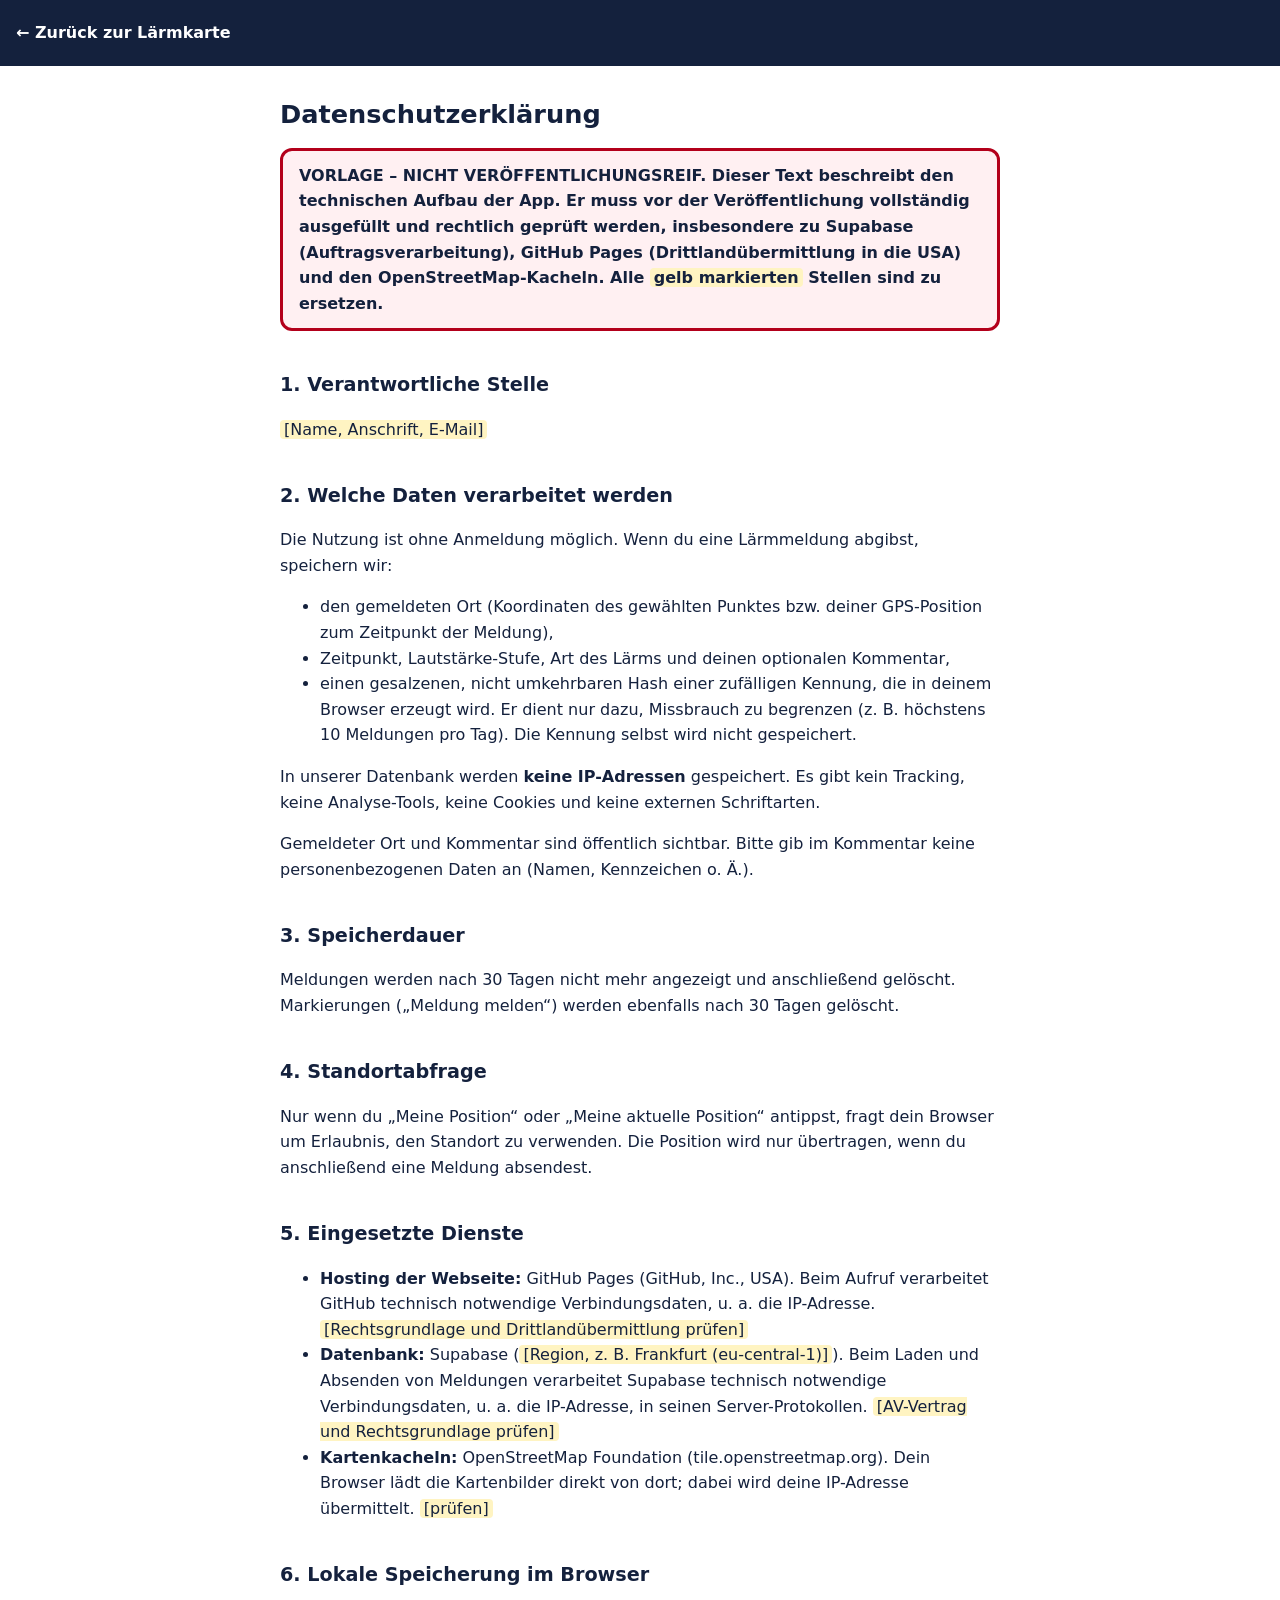
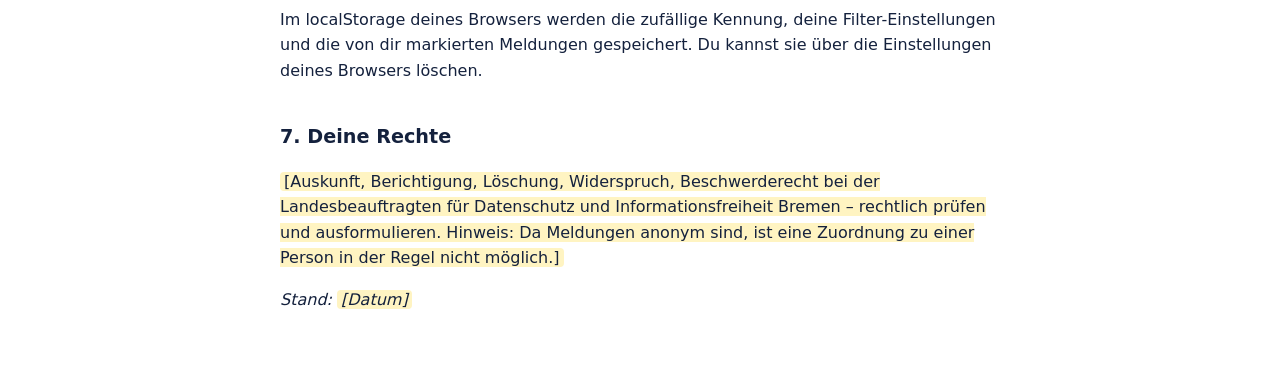
==== datenschutz.html @ 95d36881 "Add files via upload" ====
<!doctype html>
<html lang="de">
<head>
  <meta charset="utf-8">
  <meta name="viewport" content="width=device-width, initial-scale=1">
  <meta name="robots" content="noindex">
  <link rel="icon" href="favicon.svg" type="image/svg+xml">
  <link rel="stylesheet" href="page.css">
  <title>Datenschutz – Lärmkarte Bremen</title>
</head>
<body>
  <header><a href="index.html">← Zurück zur Lärmkarte</a></header>
  <main>
    <h1>Datenschutzerklärung</h1>

    <p class="warning" role="note">
      VORLAGE – NICHT VERÖFFENTLICHUNGSREIF. Dieser Text beschreibt den technischen
      Aufbau der App. Er muss vor der Veröffentlichung vollständig ausgefüllt und
      rechtlich geprüft werden, insbesondere zu Supabase (Auftragsverarbeitung),
      GitHub Pages (Drittlandübermittlung in die USA) und den OpenStreetMap-Kacheln.
      Alle <span class="placeholder">gelb markierten</span> Stellen sind zu ersetzen.
    </p>

    <h2>1. Verantwortliche Stelle</h2>
    <p><span class="placeholder">[Name, Anschrift, E-Mail]</span></p>

    <h2>2. Welche Daten verarbeitet werden</h2>
    <p>Die Nutzung ist ohne Anmeldung möglich. Wenn du eine Lärmmeldung abgibst, speichern wir:</p>
    <ul>
      <li>den gemeldeten Ort (Koordinaten des gewählten Punktes bzw. deiner GPS-Position zum Zeitpunkt der Meldung),</li>
      <li>Zeitpunkt, Lautstärke-Stufe, Art des Lärms und deinen optionalen Kommentar,</li>
      <li>einen gesalzenen, nicht umkehrbaren Hash einer zufälligen Kennung, die in deinem Browser
        erzeugt wird. Er dient nur dazu, Missbrauch zu begrenzen (z.&nbsp;B. höchstens 10 Meldungen
        pro Tag). Die Kennung selbst wird nicht gespeichert.</li>
    </ul>
    <p>
      In unserer Datenbank werden <strong>keine IP-Adressen</strong> gespeichert. Es gibt kein
      Tracking, keine Analyse-Tools, keine Cookies und keine externen Schriftarten.
    </p>
    <p>
      Gemeldeter Ort und Kommentar sind öffentlich sichtbar. Bitte gib im Kommentar keine
      personenbezogenen Daten an (Namen, Kennzeichen o.&nbsp;Ä.).
    </p>

    <h2>3. Speicherdauer</h2>
    <p>
      Meldungen werden nach 30 Tagen nicht mehr angezeigt und anschließend gelöscht.
      Markierungen („Meldung melden“) werden ebenfalls nach 30 Tagen gelöscht.
    </p>

    <h2>4. Standortabfrage</h2>
    <p>
      Nur wenn du „Meine Position“ oder „Meine aktuelle Position“ antippst, fragt dein Browser
      um Erlaubnis, den Standort zu verwenden. Die Position wird nur übertragen, wenn du
      anschließend eine Meldung absendest.
    </p>

    <h2>5. Eingesetzte Dienste</h2>
    <ul>
      <li>
        <strong>Hosting der Webseite:</strong> GitHub Pages (GitHub, Inc., USA). Beim Aufruf
        verarbeitet GitHub technisch notwendige Verbindungsdaten, u.&nbsp;a. die IP-Adresse.
        <span class="placeholder">[Rechtsgrundlage und Drittlandübermittlung prüfen]</span>
      </li>
      <li>
        <strong>Datenbank:</strong> Supabase
        (<span class="placeholder">[Region, z.&nbsp;B. Frankfurt (eu-central-1)]</span>).
        Beim Laden und Absenden von Meldungen verarbeitet Supabase technisch notwendige
        Verbindungsdaten, u.&nbsp;a. die IP-Adresse, in seinen Server-Protokollen.
        <span class="placeholder">[AV-Vertrag und Rechtsgrundlage prüfen]</span>
      </li>
      <li>
        <strong>Kartenkacheln:</strong> OpenStreetMap Foundation (tile.openstreetmap.org).
        Dein Browser lädt die Kartenbilder direkt von dort; dabei wird deine IP-Adresse übermittelt.
        <span class="placeholder">[prüfen]</span>
      </li>
    </ul>

    <h2>6. Lokale Speicherung im Browser</h2>
    <p>
      Im localStorage deines Browsers werden die zufällige Kennung, deine Filter-Einstellungen
      und die von dir markierten Meldungen gespeichert. Du kannst sie über die Einstellungen
      deines Browsers löschen.
    </p>

    <h2>7. Deine Rechte</h2>
    <p>
      <span class="placeholder">[Auskunft, Berichtigung, Löschung, Widerspruch, Beschwerderecht bei
      der Landesbeauftragten für Datenschutz und Informationsfreiheit Bremen – rechtlich prüfen und
      ausformulieren. Hinweis: Da Meldungen anonym sind, ist eine Zuordnung zu einer Person in der
      Regel nicht möglich.]</span>
    </p>

    <p><em>Stand: <span class="placeholder">[Datum]</span></em></p>
  </main>
</body>
</html>
---- page.css ----
:root {
  --ink: #14213d;
  --primary: #1747c9;
  font-family: system-ui, -apple-system, "Segoe UI", Roboto, "Helvetica Neue", Arial, sans-serif;
  line-height: 1.6;
  color: var(--ink);
  background: #fff;
}
body { margin: 0; }
header { background: var(--ink); color: #fff; padding: 12px 16px; }
header a { color: #fff; font-weight: 700; text-decoration: none; display: inline-block; padding: 8px 0; }
main { max-width: 720px; margin: 0 auto; padding: 16px 16px 48px; }
h1 { font-size: 1.6rem; line-height: 1.25; }
h2 { font-size: 1.2rem; margin-top: 2em; }
a { color: var(--primary); }
.warning {
  border: 3px solid #b3001b;
  background: #fff0f2;
  border-radius: 12px;
  padding: 12px 16px;
  font-weight: 600;
}
.placeholder { background: #fff4c2; padding: 0 4px; border-radius: 4px; }
:focus-visible { outline: 3px solid #ffbf47; outline-offset: 2px; }
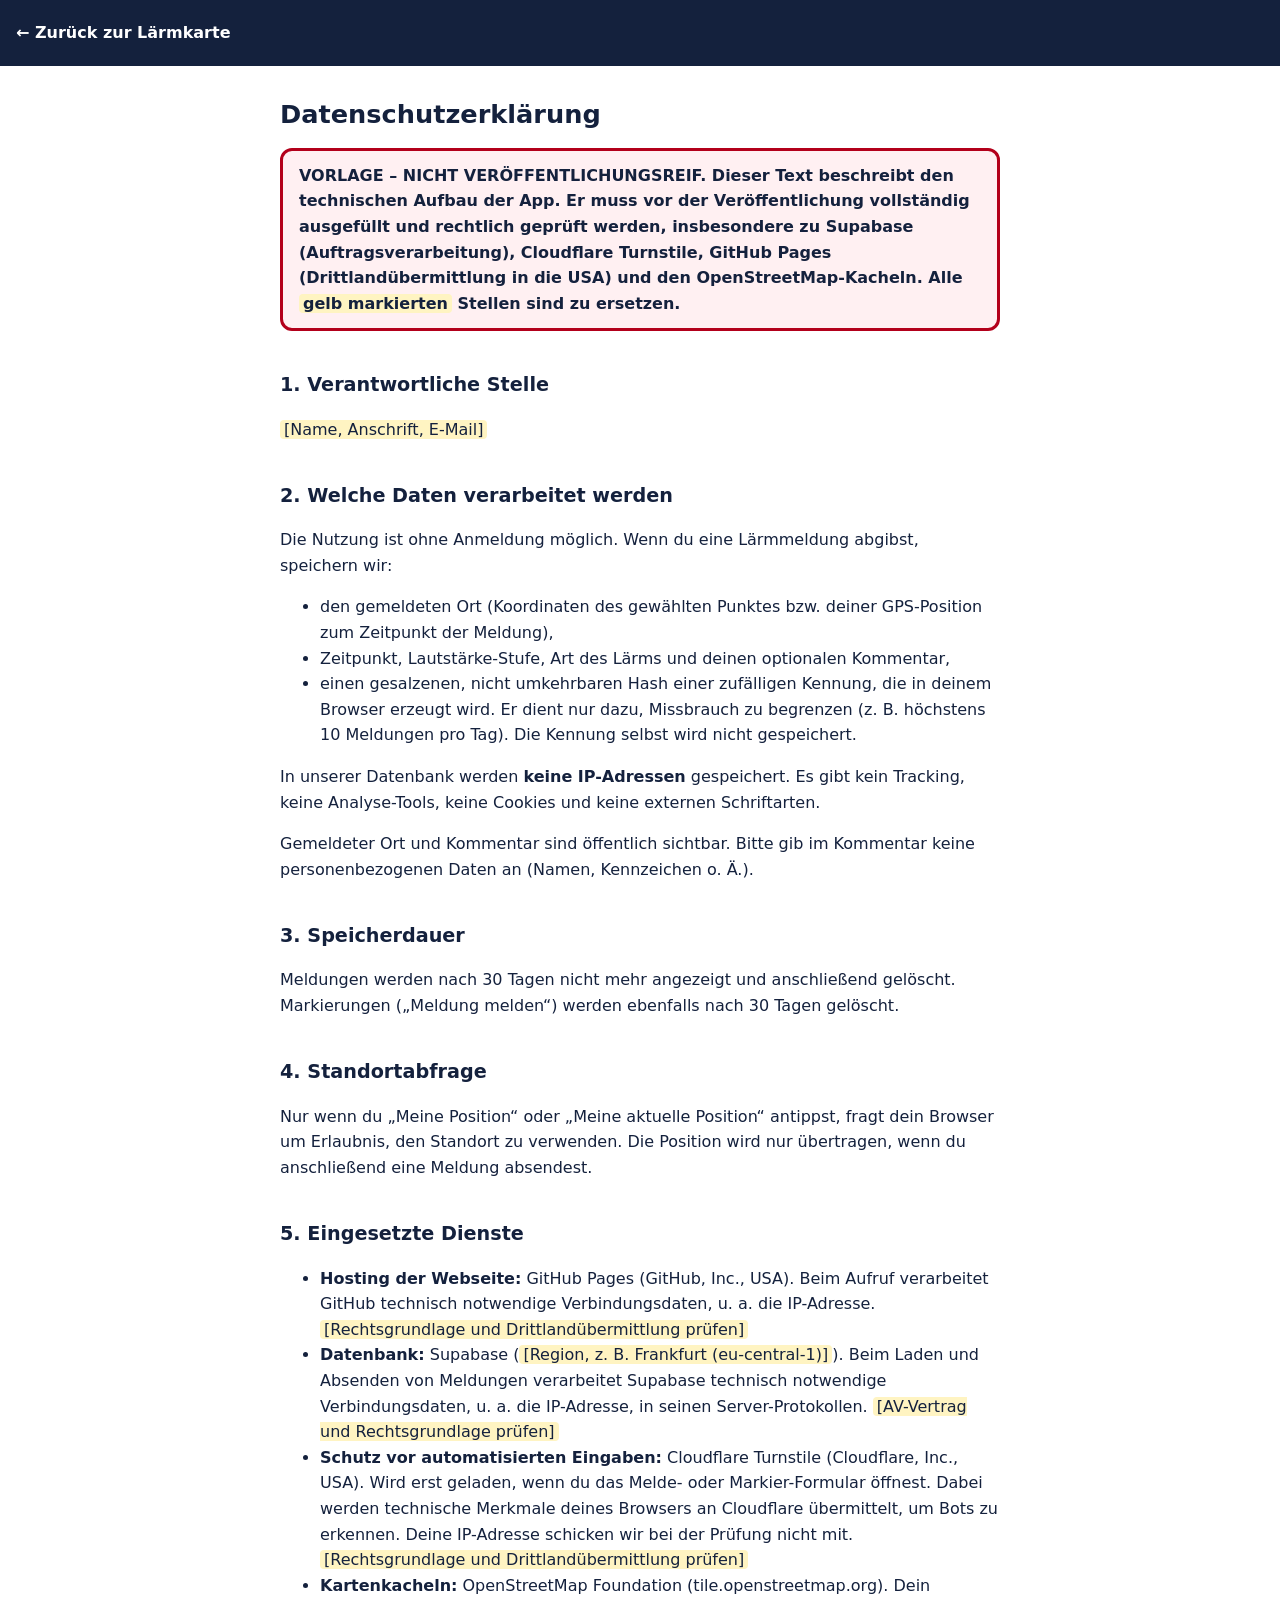
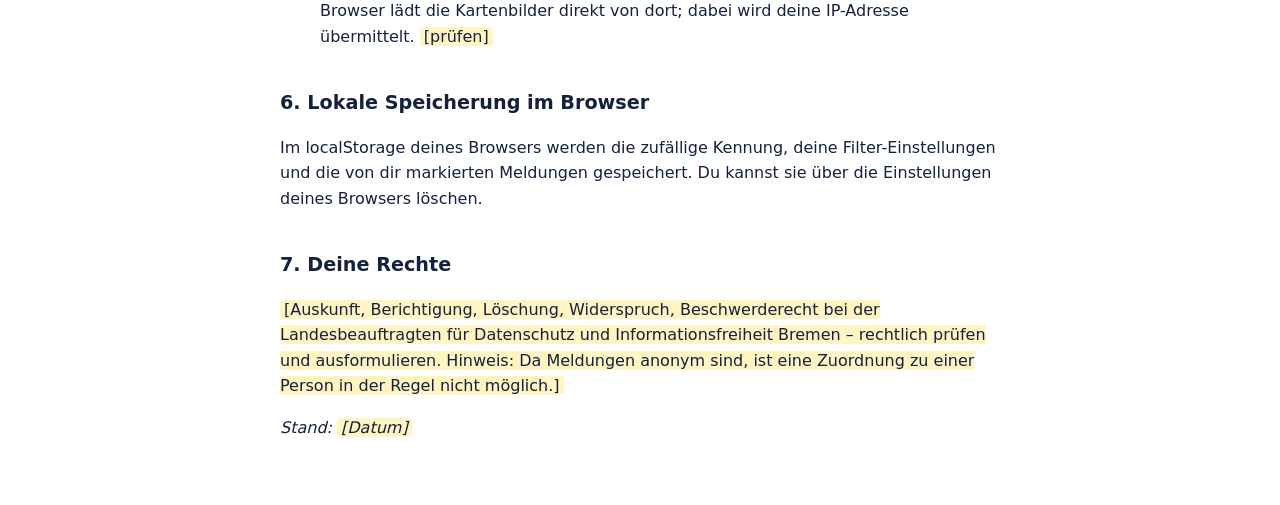
==== commit a2d4cf5a: "Add files via upload" ====
--- a/datenschutz.html
+++ b/datenschutz.html
@@ -16,7 +16,7 @@
     <p class="warning" role="note">
       VORLAGE – NICHT VERÖFFENTLICHUNGSREIF. Dieser Text beschreibt den technischen
       Aufbau der App. Er muss vor der Veröffentlichung vollständig ausgefüllt und
-      rechtlich geprüft werden, insbesondere zu Supabase (Auftragsverarbeitung),
+      rechtlich geprüft werden, insbesondere zu Supabase (Auftragsverarbeitung), Cloudflare Turnstile,
       GitHub Pages (Drittlandübermittlung in die USA) und den OpenStreetMap-Kacheln.
       Alle <span class="placeholder">gelb markierten</span> Stellen sind zu ersetzen.
     </p>
@@ -70,6 +70,13 @@
         <span class="placeholder">[AV-Vertrag und Rechtsgrundlage prüfen]</span>
       </li>
       <li>
+        <strong>Schutz vor automatisierten Eingaben:</strong> Cloudflare Turnstile (Cloudflare, Inc., USA).
+        Wird erst geladen, wenn du das Melde- oder Markier-Formular öffnest. Dabei werden technische
+        Merkmale deines Browsers an Cloudflare übermittelt, um Bots zu erkennen. Deine IP-Adresse
+        schicken wir bei der Prüfung nicht mit.
+        <span class="placeholder">[Rechtsgrundlage und Drittlandübermittlung prüfen]</span>
+      </li>
+      <li>
         <strong>Kartenkacheln:</strong> OpenStreetMap Foundation (tile.openstreetmap.org).
         Dein Browser lädt die Kartenbilder direkt von dort; dabei wird deine IP-Adresse übermittelt.
         <span class="placeholder">[prüfen]</span>
